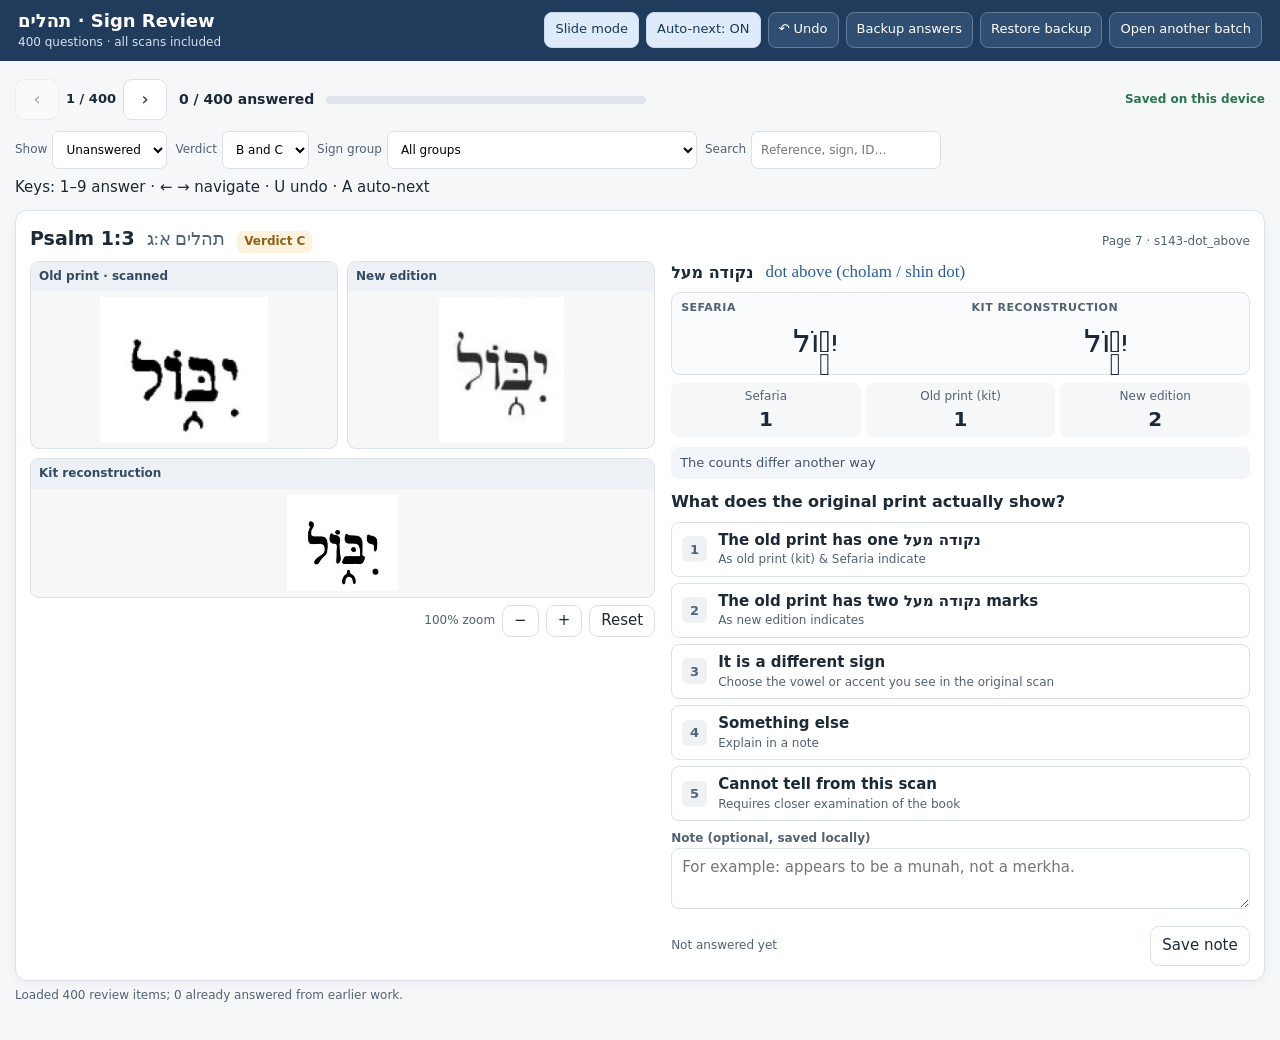
==== index.html @ 810f08c1 "Add files via upload" ====
<!doctype html>
<html lang="en"><head><meta charset="utf-8"><meta name="viewport" content="width=device-width, initial-scale=1, viewport-fit=cover">
<title>Tehillim — Sign Review</title>
<style>
:root {color-scheme:light;--paper:#f6f7f8;--surface:#fff;--ink:#1c2936;--muted:#526272;--line:#dbe1e8;--navy:#213b5c;--blue:#285da2;--pale:#e9f0fb;--good:#2b7552;--goodbg:#e8f5ec;--amber:#90611b;--amberbg:#fcf2de;--shadow:0 3px 12px #10263a0a;--he:'Noto Serif Hebrew','SBL Hebrew','Ezra SIL','David CLM','Times New Roman',serif}
* {box-sizing:border-box} body {margin:0;background:var(--paper);color:var(--ink);font:15px/1.45 system-ui,-apple-system,'Segoe UI',Arial,sans-serif}button,input,select,textarea {font:inherit}button {cursor:pointer}button:disabled{opacity:.4;cursor:not-allowed} button:focus-visible,input:focus-visible,select:focus-visible,textarea:focus-visible{outline:3px solid #84b8ed;outline-offset:2px} [hidden]{display:none!important}
button{min-height:40px;border:1px solid var(--line);border-radius:9px;background:var(--surface);color:var(--ink);padding:6px 11px} button:hover:not(:disabled){border-color:#8caed7;background:#f1f5fa}.primary{background:var(--blue);color:white;border-color:var(--blue)}.primary:hover:not(:disabled){background:#204d89;color:white}.active{background:var(--pale);border-color:#8faed8;color:var(--blue);font-weight:700}
.topline{background:var(--navy);color:#fff;padding:10px 18px;display:flex;justify-content:space-between;gap:8px;align-items:center;flex-wrap:wrap}.topline h1{font-size:18px;font-weight:750;margin:0}.topline .subtitle{font-size:12px;color:#d3e0f2}.topline .tools{display:flex;gap:7px;align-items:center;flex-wrap:wrap}.topline button,.topline a{border:1px solid #617b9c;background:#304e72;color:#fff;border-radius:8px;padding:7px 10px;min-height:36px;text-decoration:none;display:inline-flex;align-items:center;justify-content:center;font-size:13px;cursor:pointer}.topline button[aria-pressed=true]{background:#dfebfa;color:#183954;border-color:#c7d8f1}.topline a:hover,.topline button:hover{background:#46648a;color:white}
.wrap{max-width:1320px;margin:auto;padding:12px 15px 25px}.toolbar{display:flex;gap:8px 12px;align-items:center;flex-wrap:wrap;padding:6px 0 11px}.toolbar .counter{font-size:14px;font-weight:700;white-space:nowrap}.meter{height:8px;background:#dfe4ea;border-radius:99px;min-width:90px;flex:1;max-width:320px;overflow:hidden}.meter span{display:block;width:0;height:100%;background:#358162;transition:width .2s}.saveState{margin-left:auto;color:var(--good);font-size:12px;font-weight:600}.saveState.error{color:#b12727}.toolbar .small{font-size:12px;color:var(--muted)}
.filters{display:flex;flex-wrap:wrap;align-items:center;gap:8px;margin:0 0 12px}.filters label{display:flex;gap:5px;align-items:center;font-size:12px;color:var(--muted)}.filters select,.filters input{height:38px;padding:6px 9px;border:1px solid var(--line);border-radius:7px;background:var(--surface);max-width:250px;min-width:0}.filters select#groupFilter{max-width:310px}.filters #search{width:190px}.navig{display:flex;align-items:center;gap:7px;min-width:0}.navig button{min-width:44px;font-size:18px;min-height:38px}.navig .position{font-size:13px;font-weight:650;font-variant-numeric:tabular-nums;white-space:nowrap}
.review{border:1px solid var(--line);background:var(--surface);border-radius:12px;box-shadow:var(--shadow);padding:14px}.reviewHead{display:flex;gap:6px 12px;flex-wrap:wrap;align-items:baseline;margin-bottom:8px}.reviewHead .ref{font-size:19px;font-weight:740}.reviewHead .hebref{direction:rtl;font:18px var(--he);color:var(--muted)}.badge{display:inline-block;background:var(--pale);color:var(--blue);font-weight:650;padding:2px 7px;border-radius:6px;font-size:12px}.badge.c{background:var(--amberbg);color:var(--amber)}.badge.done{background:var(--goodbg);color:var(--good)}.page{margin-left:auto;color:var(--muted);font-size:12px}
.slidegrid{display:grid;grid-template-columns:minmax(0,1.08fr) minmax(0,1fr);gap:16px}.visuals,.inspector{min-width:0}.gallery{display:grid;grid-template-columns:repeat(2,minmax(0,1fr));gap:9px}.gallery figure{margin:0;min-width:0;border:1px solid var(--line);border-radius:9px;overflow:hidden;background:#f7f7f7}.gallery figure.kitfigure{grid-column:1/-1}.gallery figcaption{background:#edf1f5;padding:6px 8px;font-size:12px;font-weight:650;color:#334b62}.crop{min-height:155px;display:flex;align-items:center;justify-content:center;overflow:auto;padding:6px;max-width:100%;cursor:zoom-in}.crop img{height:calc(145px * var(--zoom,1));max-width:none;object-fit:contain;display:block}.gallery .kitfigure .crop{min-height:105px}.gallery .kitfigure .crop img{height:calc(96px * var(--zoom,1))}.crop.noimage{color:var(--muted);font-size:12px;cursor:default}.zoomRow{display:flex;gap:7px;align-items:center;justify-content:flex-end;margin-top:7px;flex-wrap:wrap}.zoomRow button{min-height:32px;padding:4px 11px}.zoomRow label{font-size:12px;color:var(--muted)}
.wordbox{background:#fafbfd;border:1px solid var(--line);border-radius:9px;display:grid;grid-template-columns:1fr 1fr;gap:4px;margin-bottom:8px}.wordbox>div{padding:7px 9px;min-width:0}.wordbox .label{font-size:11px;color:var(--muted);font-weight:750;text-transform:uppercase;letter-spacing:.045em}.wordbox .word{direction:rtl;font-family:var(--he);font-size:31px;line-height:1.65;text-align:center;overflow-wrap:anywhere}.signline{display:flex;flex-wrap:wrap;align-items:center;gap:7px 12px;margin-bottom:8px}.signline b{font-size:16px}.signline .signhe{font:17px var(--he);color:var(--blue)}.pattern{font-size:13px;color:#455567;background:#f2f5f9;border-radius:8px;padding:7px 9px;margin:8px 0}.counts{display:grid;grid-template-columns:repeat(3,1fr);gap:5px;margin:8px 0 10px}.counts div{text-align:center;background:#f5f7f9;border-radius:7px;padding:5px 2px;color:var(--muted);font-size:12px}.counts b{display:block;font-size:20px;color:var(--ink);line-height:1.3}
.question{font-size:16px;font-weight:800;margin:11px 0 8px}.choices{display:grid;gap:6px}.answer{width:100%;display:grid;grid-template-columns:28px 1fr;align-items:center;gap:8px;min-height:45px;text-align:left;border-radius:8px;padding:7px 10px}.answer .digit{font:700 13px system-ui;background:#eef2f5;color:#52647b;width:25px;height:26px;border-radius:6px;display:grid;place-items:center}.answer .hint{display:block;font-weight:400;color:var(--muted);font-size:12px}.answer[aria-pressed=true]{background:var(--goodbg);border-color:#62a887;color:#1c5d41;font-weight:740}.answer[aria-pressed=true] .digit{background:#c9ecd8;color:#205e42}
.subpicker{border:1px solid #afc4df;border-radius:9px;margin-top:9px;padding:11px;background:#f3f7fc}.subpicker h3{font-size:15px;margin:0 0 8px}.subtabs{display:flex;gap:6px;flex-wrap:wrap;margin-bottom:10px}.subtabs button{font-size:13px;min-height:32px;padding:4px 9px}.subgrid{display:grid;grid-template-columns:repeat(auto-fit,minmax(92px,1fr));gap:6px}.subgrid button{display:flex;flex-direction:column;align-items:center;gap:3px;min-height:95px;justify-content:center;padding:7px 3px}.subgrid .glyph{font:40px/1.3 var(--he);height:49px}.subgrid .he{font:14px var(--he)}.subgrid .keyno{font-size:11px;color:var(--muted)}
.notehead{display:flex;gap:8px;align-items:center;justify-content:space-between;margin-top:9px}.notehead label{font-size:12px;font-weight:700;color:var(--muted)}.notehead .smallbtn{min-height:29px;font-size:12px;padding:4px 8px}.notes{width:100%;min-height:56px;border-radius:8px;border:1px solid var(--line);padding:8px 10px;resize:vertical;color:var(--ink);background:#fff}.footactions{display:flex;gap:8px;align-items:center;justify-content:space-between;flex-wrap:wrap;margin-top:10px}.footactions .meta{font-size:12px;color:var(--muted)}.footactions button{min-width:100px}.empty{padding:30px;color:var(--muted);text-align:center;border:1px dashed var(--line);border-radius:10px;background:var(--surface)}
.listView{display:grid;grid-template-columns:repeat(auto-fit,minmax(280px,1fr));gap:10px}.listItem{text-align:left;background:#fff;border:1px solid var(--line);border-radius:10px;padding:11px;display:grid;gap:5px}.listItem[aria-current=true]{border-color:#2f69a5;background:#f2f7ff}.listItem .top{display:flex;justify-content:space-between;gap:8px}.listItem .ref{font-weight:750}.listItem .word{font:25px/1.4 var(--he);direction:rtl}.listItem .meta{font-size:12px;color:var(--muted)}
dialog{border:0;border-radius:12px;max-width:96vw;width:min(1000px,96vw);padding:0;box-shadow:0 20px 95px #07112070}dialog::backdrop{background:#061629b8}dialog header{display:flex;align-items:center;justify-content:space-between;padding:8px 12px;background:#f0f3f8;gap:8px}dialog header button{min-height:32px}dialog .dcontent{max-height:78vh;overflow:auto;background:#fff;text-align:center;padding:13px}dialog .dcontent img{height:auto;max-width:none;width:auto;min-height:180px;max-height:none;transform-origin:top left}dialog .modalcontrols{display:flex;align-items:center;gap:8px;justify-content:center;margin:8px}
#statusMsg{font-size:12px;color:var(--muted)}
@media(max-width:870px){.slidegrid{grid-template-columns:minmax(0,1fr)}.gallery{grid-template-columns:repeat(3,minmax(0,1fr))}.gallery figure.kitfigure{grid-column:auto}.gallery .kitfigure .crop{min-height:155px}.gallery .kitfigure .crop img{height:calc(145px * var(--zoom,1))}.crop{min-height:140px}.slidegrid .visuals{order:0}.slidegrid .inspector{order:1}}
@media(max-width:580px){.wrap{padding:7px 8px 18px}.topline{padding:8px 10px}.topline .subtitle{display:none}.topline h1{font-size:16px}.topline .tools{gap:5px}.topline button,.topline a{padding:5px 8px;font-size:12px}.toolbar{gap:6px}.toolbar .meter{flex-basis:80px}.toolbar .saveState{width:100%;margin-left:0}.filters{gap:5px}.filters label{flex:1 1 42%;display:grid;gap:3px}.filters select,.filters input,.filters select#groupFilter{max-width:none;width:100%}.review{padding:9px}.reviewHead .ref{font-size:16px}.reviewHead .hebref{font-size:16px}.page{margin-left:0}.gallery{display:grid;grid-template-columns:repeat(3,minmax(0,1fr));gap:5px;overflow:visible;padding:0 0 4px}.gallery figure,.gallery figure.kitfigure{min-width:0}.gallery .crop,.gallery .kitfigure .crop{min-height:106px;max-height:125px}.gallery .crop img,.gallery .kitfigure .crop img{height:calc(102px * var(--zoom,1))}.gallery figcaption{padding:5px 6px;font-size:11px}.wordbox .word{font-size:25px}.subgrid{grid-template-columns:repeat(3,minmax(0,1fr))}.navig{margin-right:auto}.slidegrid{gap:6px}.zoomRow{margin:3px 0 6px}.notehead{margin-top:6px}}
@media(prefers-reduced-motion:reduce){.meter span{transition:none}}

.notice{background:#fff8e8;border:1px solid #e2d4b0;border-radius:9px;padding:8px 10px;font-size:12px;color:#5c481d;margin:0 0 10px;line-height:1.45} .topline .tools button{white-space:nowrap}
@media(max-width:580px){.notice{font-size:12px;padding:6px 8px}.topline .tools{justify-content:space-between;width:100%}.topline .tools button{min-height:36px}}

body{padding-left:env(safe-area-inset-left);padding-right:env(safe-area-inset-right);padding-bottom:env(safe-area-inset-bottom)}
.topline{padding-top:calc(8px + env(safe-area-inset-top))}
.saveState.pending{color:var(--amber)}
.crop img{flex:none;margin:auto}
.crop{justify-content:flex-start;align-items:flex-start}
dialog .dcontent{text-align:left;max-height:69dvh}
@media(pointer:coarse){
 .topline button,.navig button,.zoomRow button,.subtabs button,dialog button{min-height:44px}
 .filters select,.filters input,.notes{font-size:16px}
 .filters .small{display:none}
}
@media(orientation:landscape) and (max-height:530px) and (max-width:1000px){
 .slidegrid{grid-template-columns:minmax(0,1fr) minmax(0,1fr);gap:10px;align-items:start}
 .slidegrid .visuals{position:sticky;top:4px}
 .gallery{grid-template-columns:repeat(2,minmax(0,1fr))}
 .gallery figure.kitfigure{grid-column:1/-1}
 .gallery .crop,.gallery .kitfigure .crop{min-height:72px;max-height:94px}
 .gallery .crop img,.gallery .kitfigure .crop img{height:calc(78px * var(--zoom,1))}
 .review{padding:9px}
 .topline .subtitle{display:none}
}
</style></head>
<body>
<header class="topline"><div><h1>תהלים · Sign Review</h1><div class="subtitle">400 questions · all scans included</div></div>
<div class="tools"><button id="modeBtn" type="button" aria-pressed="true">Slide mode</button><button id="autoBtn" type="button" aria-pressed="true">Auto-next: ON</button><button id="undoBtn" type="button" title="Undo the last answer (U)">↶ Undo</button><button id="exportBtn" type="button" title="Download ALL saved decisions across batches">Backup answers</button><input type="file" id="importFile" accept="application/json,.json" style="display:none"><button type="button" id="importBtn" title="Import decisions from another session">Restore backup</button><input type="file" id="batchFile" accept="application/json,.json" style="display:none"><button type="button" id="batchBtn" title="Open another review JSON for this session (answers remain saved)">Open another batch</button></div></header>
<div class="wrap"><div class="toolbar"><div class="navig"><button id="prev" type="button" title="Previous (←)">‹</button><span class="position" id="position">…</span><button id="next" type="button" title="Next (→)">›</button></div><div class="counter" id="counter">Loading…</div><div class="meter" aria-label="Reviewed progress"><span id="meterFill"></span></div><span class="saveState" id="saveState" role="status">Opening local answer storage…</span></div>
<div class="filters"><label>Show<select id="statusFilter"><option value="all">All items</option><option value="open" selected>Unanswered</option><option value="answered">Answered</option></select></label><label>Verdict<select id="verdictFilter"><option value="all">B and C</option><option value="B">B only</option><option value="C">C only</option></select></label><label>Sign group<select id="groupFilter"><option value="all">All groups</option></select></label><label>Search<input id="search" placeholder="Reference, sign, ID…"></label><span class="small">Keys: 1–9 answer · ← → navigate · U undo · A auto-next</span></div>
<main><section id="slideView" aria-label="Single review item"></section><section id="listView" class="listView" hidden aria-label="All review items"></section></main>
<div class="toolbar"><span id="statusMsg" role="status"></span></div></div>
<dialog id="imgModal"><header><b id="modalTitle">Scan</b><button type="button" id="modalClose">Close ✕</button></header><div class="modalcontrols"><button type="button" id="modalMinus">−</button><span id="modalZoomLabel">100%</span><button type="button" id="modalPlus">+</button></div><div class="dcontent" id="modalBody"><img id="modalImage" alt="Enlarged scan"></div></dialog>
<script type="application/json" id="embeddedItems">[{"id":"s143-dot_above","group":"Dot above (cholam, shin/sin dot)","pattern":"The counts differ another way","verdict":"C","kind":"dot above (cholam / shin dot)","he":"נקודה מעל","heref":"תהלים א:ג","ps":1,"v":3,"page":7,"sef":"יִבּ֑וֹל","kit":"יִבּ֑וֹל","T":1,"P":1,"N":2,"scan":"[data-uri]","reb":"[data-uri]","ned":"[data-uri]"},{"id":"s165-dot_above","group":"Dot above (cholam, shin/sin dot)","pattern":"The counts differ another way","verdict":"C","kind":"dot above (cholam / shin dot)","he":"נקודה מעל","heref":"תהלים א:ד","ps":1,"v":4,"page":7,"sef":"לֹא","kit":"לֹ֮א","T":1,"P":1,"N":0,"scan":"[data-uri]","reb":"[data-uri]","ned":"[data-uri]"},{"id":"s355-dot_above","group":"Dot above (cholam, shin/sin dot)","pattern":"The counts differ another way","verdict":"C","kind":"dot above (cholam / shin dot)","he":"נקודה מעל","heref":"תהלים ב:ג","ps":2,"v":3,"page":8,"sef":"אֶת","kit":"אֶת","T":0,"P":0,"N":1,"scan":"[data-uri]","reb":"[data-uri]","ned":"[data-uri]"},{"id":"s399-geresh_muqdam","group":"Other accents (revia, dehi, ole, etnahta, mahapakh, zinor, ...)","pattern":"The counts differ another way","verdict":"C","kind":"geresh muqdam","he":"גרש מוקדם","heref":"תהלים ב:ד","ps":2,"v":4,"page":8,"sef":"אֲ֝דֹנָ֗י","kit":"אֲ֝דנָ֗י","T":1,"P":1,"N":0,"scan":"[data-uri]","reb":"[data-uri]","ned":"[data-uri]"},{"id":"s403-dot_above","group":"Dot above (cholam, shin/sin dot)","pattern":"The counts differ another way","verdict":"C","kind":"dot above (cholam / shin dot)","he":"נקודה מעל","heref":"תהלים ב:ד","ps":2,"v":4,"page":8,"sef":"יִלְעַג","kit":"יִלְעַג","T":0,"P":0,"N":1,"scan":"[data-uri]","reb":"[data-uri]","ned":"[data-uri]"},{"id":"s408-dot_above","group":"Dot above (cholam, shin/sin dot)","pattern":"The counts differ another way","verdict":"C","kind":"dot above (cholam / shin dot)","he":"נקודה מעל","heref":"תהלים ב:ד","ps":2,"v":4,"page":8,"sef":"לָֽמוֹ","kit":"לָֽמוֹ","T":1,"P":1,"N":2,"scan":"[data-uri]","reb":"[data-uri]","ned":"[data-uri]"},{"id":"s419-munah","group":"Merkha / munah","pattern":"The counts differ another way","verdict":"C","kind":"munah","he":"מונח","heref":"תהלים ב:ה","ps":2,"v":5,"page":8,"sef":"אֵלֵ֣ימוֹ","kit":"אֵלֵ֣ימוֹ","T":1,"P":1,"N":0,"scan":"[data-uri]","reb":"[data-uri]","ned":"[data-uri]"},{"id":"s459-revia","group":"Other accents (revia, dehi, ole, etnahta, mahapakh, zinor, ...)","pattern":"The counts differ another way","verdict":"C","kind":"revia","he":"רביע","heref":"תהלים ב:ו","ps":2,"v":6,"page":8,"sef":"צִ֝יּ֗וֹן","kit":"צִ֝יּ֗וֹן","T":1,"P":1,"N":0,"scan":"[data-uri]","reb":"[data-uri]","ned":"[data-uri]"},{"id":"s839-dot_below","group":"Vowel dots below (hiriq, sheva, tsere, segol, kubuts)","pattern":"The kit drew it; Sefaria and the new edition do not","verdict":"B","kind":"dot below","he":"נקודות מתחת","heref":"תהלים ג:ה","ps":3,"v":5,"page":9,"sef":"סֶֽלָה","kit":"סֶֽלָהִ","T":3,"P":4,"N":3,"scan":"[data-uri]","reb":"[data-uri]","ned":"[data-uri]"},{"id":"s990-revia","group":"Other accents (revia, dehi, ole, etnahta, mahapakh, zinor, ...)","pattern":"The counts differ another way","verdict":"C","kind":"revia","he":"רביע","heref":"תהלים ד:א","ps":4,"v":1,"page":9,"sef":"לַמְנַצֵּ֥חַ","kit":"לַֽמְֿנַצֵּ֥חַ","T":0,"P":0,"N":1,"scan":"[data-uri]","reb":"[data-uri]","ned":"[data-uri]"},{"id":"s1569-dot_above","group":"Dot above (cholam, shin/sin dot)","pattern":"Sefaria and the new edition have it; the kit drew none","verdict":"B","kind":"dot above (cholam / shin dot)","he":"נקודה מעל","heref":"תהלים ה:ח","ps":5,"v":8,"page":10,"sef":"אֶשְׁתַּחֲוֶ֥ה","kit":"אֶשְתַּֽחֲוֶ֖ה","T":1,"P":0,"N":1,"scan":"[data-uri]","reb":"[data-uri]","ned":"[data-uri]"},{"id":"s1583-dot_above","group":"Dot above (cholam, shin/sin dot)","pattern":"Sefaria and the new edition have it; the kit drew none","verdict":"B","kind":"dot above (cholam / shin dot)","he":"נקודה מעל","heref":"תהלים ה:ח","ps":5,"v":8,"page":10,"sef":"קָ֝דְשְׁךָ֗","kit":"קָ֝דְשְךָ֗","T":1,"P":0,"N":1,"scan":"[data-uri]","reb":"[data-uri]","ned":"[data-uri]"},{"id":"s1821-revia","group":"Other accents (revia, dehi, ole, etnahta, mahapakh, zinor, ...)","pattern":"The counts differ another way","verdict":"C","kind":"revia","he":"רביע","heref":"תהלים ו:א","ps":6,"v":1,"page":11,"sef":"לַמְנַצֵּ֣חַ","kit":"לַֽמְֿנַצֵּ֣ח","T":0,"P":0,"N":1,"scan":"[data-uri]","reb":"[data-uri]","ned":"[data-uri]"},{"id":"s1821-patah","group":"Kamatz / patah","pattern":"Sefaria and the new edition have more than the kit drew","verdict":"B","kind":"patah","he":"פתח","heref":"תהלים ו:א","ps":6,"v":1,"page":11,"sef":"לַמְנַצֵּ֣חַ","kit":"לַֽמְֿנַצֵּ֣ח","T":3,"P":2,"N":3,"scan":"[data-uri]","reb":"[data-uri]","ned":"[data-uri]"},{"id":"s1897-yerah_ben_yomo","group":"Other accents (revia, dehi, ole, etnahta, mahapakh, zinor, ...)","pattern":"The counts differ another way","verdict":"C","kind":"yerah ben yomo","he":"ירח בן יומו","heref":"תהלים ו:ג","ps":6,"v":3,"page":11,"sef":"כִּ֤י","kit":"כִּ֤י","T":0,"P":0,"N":1,"scan":"[data-uri]","reb":"[data-uri]","ned":"[data-uri]"},{"id":"s1945-dot_above","group":"Dot above (cholam, shin/sin dot)","pattern":"The counts differ another way","verdict":"C","kind":"dot above (cholam / shin dot)","he":"נקודה מעל","heref":"תהלים ו:ד","ps":6,"v":4,"page":11,"sef":"יְ֝הוָ֗ה","kit":"יְ֝הוָ֗ה","T":0,"P":0,"N":1,"scan":"[data-uri]","reb":"[data-uri]","ned":"[data-uri]"},{"id":"s2339-dot_inside","group":"Dagesh","pattern":"The kit drew it; Sefaria and the new edition do not","verdict":"B","kind":"dot inside (dagesh)","he":"דגש","heref":"תהלים ז:ה","ps":7,"v":5,"page":12,"sef":"שֽׁוֹלְמִ֥י","kit":"שּׁ֥וֹלְמִי","T":0,"P":1,"N":0,"scan":"[data-uri]","reb":"[data-uri]","ned":"[data-uri]"},{"id":"s2467-qamats","group":"Kamatz / patah","pattern":"The counts differ another way","verdict":"C","kind":"qamats","he":"קמץ","heref":"תהלים ז:ח","ps":7,"v":8,"page":12,"sef":"תְּסוֹבְבֶ֑ךָּ","kit":"תְּסֽוֹבְבֶ֑ךָּ","T":0,"P":0,"N":1,"scan":"[data-uri]","reb":"[data-uri]","ned":"[data-uri]"},{"id":"s2580-dot_above","group":"Dot above (cholam, shin/sin dot)","pattern":"The counts differ another way","verdict":"C","kind":"dot above (cholam / shin dot)","he":"נקודה מעל","heref":"תהלים ז:יא","ps":7,"v":11,"page":12,"sef":"עַל","kit":"עַל","T":0,"P":0,"N":1,"scan":"[data-uri]","reb":"[data-uri]","ned":"[data-uri]"},{"id":"s2770-dot_below","group":"Vowel dots below (hiriq, sheva, tsere, segol, kubuts)","pattern":"The kit drew it; Sefaria and the new edition do not","verdict":"B","kind":"dot below","he":"נקודות מתחת","heref":"תהלים ז:יז","ps":7,"v":17,"page":12,"sef":"קָ֝דְקֳד֗וֹ","kit":"קִָ֝דְקֳד֗וֹ","T":4,"P":6,"N":4,"scan":"[data-uri]","reb":"[data-uri]","ned":"[data-uri]"},{"id":"s3505-dot_inside","group":"Dagesh","pattern":"The counts differ another way","verdict":"C","kind":"dot inside (dagesh)","he":"דגש","heref":"תהלים ט:יא","ps":9,"v":11,"page":14,"sef":"דֹּרְשֶׁ֣יךָ","kit":"דֹּֽרְשֶׁ֣יךָ","T":1,"P":1,"N":0,"scan":"[data-uri]","reb":"[data-uri]","ned":"[data-uri]"},{"id":"s3680-dot_above","group":"Dot above (cholam, shin/sin dot)","pattern":"Sefaria and the new edition have it; the kit drew none","verdict":"B","kind":"dot above (cholam / shin dot)","he":"נקודה מעל","heref":"תהלים ט:טז","ps":9,"v":16,"page":14,"sef":"בְּשַׁ֣חַת","kit":"בְּשַ֣חַת","T":1,"P":0,"N":1,"scan":"[data-uri]","reb":"[data-uri]","ned":"[data-uri]"},{"id":"s4229-dot_below","group":"Vowel dots below (hiriq, sheva, tsere, segol, kubuts)","pattern":"The kit drew it; Sefaria and the new edition do not","verdict":"B","kind":"dot below","he":"נקודות מתחת","heref":"תהלים י:ט","ps":10,"v":9,"page":15,"sef":"יַחְטֹ֥ף","kit":"יַֽ֮חְֲטֹ֥ף","T":2,"P":4,"N":2,"scan":"[data-uri]","reb":"[data-uri]","ned":"[data-uri]"},{"id":"s4248-munah","group":"Merkha / munah","pattern":"The kit drew it; Sefaria and the new edition do not","verdict":"B","kind":"munah","he":"מונח","heref":"תהלים י:י","ps":10,"v":10,"page":15,"sef":"יִדְכֶּ֥ה","kit":"יִדְכֶּ֣ה","T":0,"P":1,"N":0,"scan":"[data-uri]","reb":"[data-uri]","ned":"[data-uri]"},{"id":"s4413-dot_below","group":"Vowel dots below (hiriq, sheva, tsere, segol, kubuts)","pattern":"The counts differ another way","verdict":"C","kind":"dot below","he":"נקודות מתחת","heref":"תהלים י:יד","ps":10,"v":14,"page":16,"sef":"חֵלֶ֑כָה","kit":"חֵלֶ֑כָה","T":5,"P":5,"N":4,"scan":"[data-uri]","reb":"[data-uri]","ned":"[data-uri]"},{"id":"s5893-dot_above","group":"Dot above (cholam, shin/sin dot)","pattern":"The counts differ another way","verdict":"C","kind":"dot above (cholam / shin dot)","he":"נקודה מעל","heref":"תהלים טו:ד","ps":15,"v":4,"page":19,"sef":"וְלֹ֣א","kit":"וְלֹ֣א","T":1,"P":1,"N":2,"scan":"[data-uri]","reb":"[data-uri]","ned":"[data-uri]"},{"id":"s5906-dot_above","group":"Dot above (cholam, shin/sin dot)","pattern":"Sefaria and the new edition have it; the kit drew none","verdict":"B","kind":"dot above (cholam / shin dot)","he":"נקודה מעל","heref":"תהלים טו:ה","ps":15,"v":5,"page":19,"sef":"לֹא","kit":"לֽא","T":1,"P":0,"N":1,"scan":"[data-uri]","reb":"[data-uri]","ned":"[data-uri]"},{"id":"s5944-dot_above","group":"Dot above (cholam, shin/sin dot)","pattern":"The counts differ another way","verdict":"C","kind":"dot above (cholam / shin dot)","he":"נקודה מעל","heref":"תהלים טו:ה","ps":15,"v":5,"page":19,"sef":"לְעוֹלָֽם","kit":"לְעוֹלָֽם","T":1,"P":1,"N":2,"scan":"[data-uri]","reb":"[data-uri]","ned":"[data-uri]"},{"id":"s6309-dot_below","group":"Vowel dots below (hiriq, sheva, tsere, segol, kubuts)","pattern":"Sefaria and the new edition have more than the kit drew","verdict":"B","kind":"dot below","he":"נקודות מתחת","heref":"תהלים טז:י","ps":16,"v":10,"page":20,"sef":"לִרְא֥וֹת","kit":"לִרְא֥וֹת","T":3,"P":2,"N":3,"scan":"[data-uri]","reb":"[data-uri]","ned":"[data-uri]"},{"id":"s6444-dot_inside","group":"Dagesh","pattern":"The counts differ another way","verdict":"C","kind":"dot inside (dagesh)","he":"דגש","heref":"תהלים יז:ב","ps":17,"v":2,"page":20,"sef":"מֵּישָׁרִֽים","kit":"מֵּֽישָׁרִֽים","T":1,"P":1,"N":0,"scan":"[data-uri]","reb":"[data-uri]","ned":"[data-uri]"},{"id":"s6682-merkha","group":"Merkha / munah","pattern":"The kit drew it; Sefaria and the new edition do not","verdict":"B","kind":"merkha","he":"מרכא","heref":"תהלים יז:ט","ps":17,"v":9,"page":21,"sef":"ז֣וּ","kit":"ז֥וּ","T":0,"P":1,"N":0,"scan":"[data-uri]","reb":"[data-uri]","ned":"[data-uri]"},{"id":"s6864-merkha","group":"Merkha / munah","pattern":"The kit drew it; Sefaria and the new edition do not","verdict":"B","kind":"merkha","he":"מרכא","heref":"תהלים יז:יד","ps":17,"v":14,"page":21,"sef":"מִֽמְתִ֬ים","kit":"מִֽמְֿתִ֥֬ים","T":0,"P":1,"N":0,"scan":"[data-uri]","reb":"[data-uri]","ned":"[data-uri]"},{"id":"s7014-merkha","group":"Merkha / munah","pattern":"The kit drew it; Sefaria and the new edition do not","verdict":"B","kind":"merkha","he":"מרכא","heref":"תהלים יח:א","ps":18,"v":1,"page":21,"sef":"יְהוָ֘ה","kit":"יְהוָֹ֘ה֥","T":0,"P":1,"N":0,"scan":"[data-uri]","reb":"[data-uri]","ned":"[data-uri]"},{"id":"s7079-dot_inside","group":"Dagesh","pattern":"The counts differ another way","verdict":"C","kind":"dot inside (dagesh)","he":"דגש","heref":"תהלים יח:ג","ps":18,"v":3,"page":21,"sef":"וּמְפַ֫לְּטִ֥י","kit":"וּמְפַ֫לְּטִ֥י","T":2,"P":2,"N":1,"scan":"[data-uri]","reb":"[data-uri]","ned":"[data-uri]"},{"id":"s7461-dot_above","group":"Dot above (cholam, shin/sin dot)","pattern":"Sefaria and the new edition have it; the kit drew none","verdict":"B","kind":"dot above (cholam / shin dot)","he":"נקודה מעל","heref":"תהלים יח:יג","ps":18,"v":13,"page":22,"sef":"מִנֹּ֗גַהּ","kit":"מִנּ֗גַהּ","T":1,"P":0,"N":1,"scan":"[data-uri]","reb":"[data-uri]","ned":"[data-uri]"},{"id":"s7905-meteg","group":"Meteg","pattern":"The kit drew it; Sefaria and the new edition do not","verdict":"B","kind":"meteg","he":"מתג","heref":"תהלים יח:כו","ps":18,"v":26,"page":23,"sef":"תִּתְחַסָּ֑ד","kit":"תִּֽתְחַסָּ֑ד","T":0,"P":1,"N":0,"scan":"[data-uri]","reb":"[data-uri]","ned":"[data-uri]"},{"id":"s8055-dot_inside","group":"Dagesh","pattern":"Sefaria and the new edition have more than the kit drew","verdict":"B","kind":"dot inside (dagesh)","he":"דגש","heref":"תהלים יח:לא","ps":18,"v":31,"page":23,"sef":"דַּ֫רְכּ֥וֹ","kit":"דַ֫רְכּ֥וֹ","T":2,"P":1,"N":2,"scan":"[data-uri]","reb":"[data-uri]","ned":"[data-uri]"},{"id":"s8088-dot_above","group":"Dot above (cholam, shin/sin dot)","pattern":"Sefaria and the new edition have it; the kit drew none","verdict":"B","kind":"dot above (cholam / shin dot)","he":"נקודה מעל","heref":"תהלים יח:לא","ps":18,"v":31,"page":23,"sef":"בּֽוֹ","kit":"בּֽו","T":1,"P":0,"N":1,"scan":"[data-uri]","reb":"[data-uri]","ned":"[data-uri]"},{"id":"s8252-qamats","group":"Kamatz / patah","pattern":"The counts differ another way","verdict":"C","kind":"qamats","he":"קמץ","heref":"תהלים יח:לו","ps":18,"v":36,"page":23,"sef":"וְֽעַנְוַתְךָ֥","kit":"וְֽעַנְִוִַֽתְךָ֥","T":0,"P":0,"N":1,"scan":"[data-uri]","reb":"[data-uri]","ned":"[data-uri]"},{"id":"s8547-dot_below","group":"Vowel dots below (hiriq, sheva, tsere, segol, kubuts)","pattern":"The kit drew it; Sefaria and the new edition do not","verdict":"B","kind":"dot below","he":"נקודות מתחת","heref":"תהלים יח:מה","ps":18,"v":45,"page":24,"sef":"בְּנֵֽי","kit":"בְּנִֵֽי","T":4,"P":5,"N":4,"scan":"[data-uri]","reb":"[data-uri]","ned":"[data-uri]"},{"id":"s8659-dot_above","group":"Dot above (cholam, shin/sin dot)","pattern":"The counts differ another way","verdict":"C","kind":"dot above (cholam / shin dot)","he":"נקודה מעל","heref":"תהלים יח:מט","ps":18,"v":49,"page":24,"sef":"מְפַלְּטִ֗י","kit":"מְֽפַלְּטִ֗י","T":0,"P":0,"N":1,"scan":"[data-uri]","reb":"[data-uri]","ned":"[data-uri]"},{"id":"s8719-dot_above","group":"Dot above (cholam, shin/sin dot)","pattern":"The counts differ another way","verdict":"C","kind":"dot above (cholam / shin dot)","he":"נקודה מעל","heref":"תהלים יח:נ","ps":18,"v":50,"page":24,"sef":"וּלְשִׁמְךָ֥","kit":"וּלְשִׁמְךָ֣","T":1,"P":1,"N":2,"scan":"[data-uri]","reb":"[data-uri]","ned":"[data-uri]"},{"id":"s8868-meteg","group":"Meteg","pattern":"The counts differ another way","verdict":"C","kind":"meteg","he":"מתג","heref":"תהלים יט:ד","ps":19,"v":4,"page":24,"sef":"אֵֽין","kit":"אִֵֽין","T":1,"P":1,"N":0,"scan":"[data-uri]","reb":"[data-uri]","ned":"[data-uri]"},{"id":"s8932-iluy","group":"Other accents (revia, dehi, ole, etnahta, mahapakh, zinor, ...)","pattern":"The kit drew it; Sefaria and the new edition do not","verdict":"B","kind":"iluy","he":"עילוי","heref":"תהלים יט:ה","ps":19,"v":5,"page":25,"sef":"אֹ֥הֶל","kit":"אֹ֬הֶל","T":0,"P":1,"N":0,"scan":"[data-uri]","reb":"[data-uri]","ned":"[data-uri]"},{"id":"s9162-dot_inside","group":"Dagesh","pattern":"The counts differ another way","verdict":"C","kind":"dot inside (dagesh)","he":"דגש","heref":"תהלים יט:יא","ps":19,"v":11,"page":25,"sef":"מִ֭זָּהָב","kit":"מִ֭זָּהָב","T":1,"P":1,"N":0,"scan":"[data-uri]","reb":"[data-uri]","ned":"[data-uri]"},{"id":"s9264-meteg","group":"Meteg","pattern":"Sefaria and the new edition have it; the kit drew none","verdict":"B","kind":"meteg","he":"מתג","heref":"תהלים יט:יד","ps":19,"v":14,"page":25,"sef":"אַֽל","kit":"אַל","T":1,"P":0,"N":1,"scan":"[data-uri]","reb":"[data-uri]","ned":"[data-uri]"},{"id":"s9342-revia","group":"Other accents (revia, dehi, ole, etnahta, mahapakh, zinor, ...)","pattern":"The counts differ another way","verdict":"C","kind":"revia","he":"רביע","heref":"תהלים כ:א","ps":20,"v":1,"page":25,"sef":"לַמְנַצֵּ֗חַ","kit":"לַֽ֝מְֿנַצֵּ֗חַ","T":1,"P":1,"N":2,"scan":"[data-uri]","reb":"[data-uri]","ned":"[data-uri]"},{"id":"s9410-qamats","group":"Kamatz / patah","pattern":"The counts differ another way","verdict":"C","kind":"qamats","he":"קמץ","heref":"תהלים כ:ג","ps":20,"v":3,"page":26,"sef":"יִסְעָדֶֽךָּ","kit":"יִסְעָדֶֽךָּ","T":1,"P":1,"N":2,"scan":"[data-uri]","reb":"[data-uri]","ned":"[data-uri]"},{"id":"s9649-munah","group":"Merkha / munah","pattern":"The kit drew it; Sefaria and the new edition do not","verdict":"B","kind":"munah","he":"מונח","heref":"תהלים כ:י","ps":20,"v":10,"page":26,"sef":"יְהוָ֥ה","kit":"יְהוָֹ֣ה","T":0,"P":1,"N":0,"scan":"[data-uri]","reb":"[data-uri]","ned":"[data-uri]"},{"id":"s9680-revia","group":"Other accents (revia, dehi, ole, etnahta, mahapakh, zinor, ...)","pattern":"The counts differ another way","verdict":"C","kind":"revia","he":"רביע","heref":"תהלים כא:א","ps":21,"v":1,"page":26,"sef":"לַמְנַצֵּ֗חַ","kit":"לַֽ֝מְֿנַצֵּ֗חַ","T":1,"P":1,"N":2,"scan":"[data-uri]","reb":"[data-uri]","ned":"[data-uri]"},{"id":"s9787-dot_above","group":"Dot above (cholam, shin/sin dot)","pattern":"The counts differ another way","verdict":"C","kind":"dot above (cholam / shin dot)","he":"נקודה מעל","heref":"תהלים כא:ד","ps":21,"v":4,"page":26,"sef":"לְ֝רֹאשׁ֗וֹ","kit":"לְ֝רֹאשׁ֗וֹ","T":3,"P":3,"N":4,"scan":"[data-uri]","reb":"[data-uri]","ned":"[data-uri]"},{"id":"s10091-revia","group":"Other accents (revia, dehi, ole, etnahta, mahapakh, zinor, ...)","pattern":"The counts differ another way","verdict":"C","kind":"revia","he":"רביע","heref":"תהלים כא:יג","ps":21,"v":13,"page":27,"sef":"תְּכוֹנֵ֥ן","kit":"תְ֝כוֹנֵן","T":0,"P":0,"N":1,"scan":"[data-uri]","reb":"[data-uri]","ned":"[data-uri]"},{"id":"s10138-revia","group":"Other accents (revia, dehi, ole, etnahta, mahapakh, zinor, ...)","pattern":"The counts differ another way","verdict":"C","kind":"revia","he":"רביע","heref":"תהלים כב:א","ps":22,"v":1,"page":27,"sef":"לַ֭מְנַצֵּחַ","kit":"לַֽ֭מְֿנִַצֵּחַ","T":0,"P":0,"N":1,"scan":"[data-uri]","reb":"[data-uri]","ned":"[data-uri]"},{"id":"s10214-dot_above","group":"Dot above (cholam, shin/sin dot)","pattern":"The counts differ another way","verdict":"C","kind":"dot above (cholam / shin dot)","he":"נקודה מעל","heref":"תהלים כב:ג","ps":22,"v":3,"page":27,"sef":"וְלֹ֣א","kit":"וְלֹ֣א","T":1,"P":1,"N":2,"scan":"[data-uri]","reb":"[data-uri]","ned":"[data-uri]"},{"id":"s10466-merkha","group":"Merkha / munah","pattern":"The kit drew it; Sefaria and the new edition do not","verdict":"B","kind":"merkha","he":"מרכא","heref":"תהלים כב:יא","ps":22,"v":11,"page":28,"sef":"אֵ֣לִי","kit":"אֵ֮לִי֥","T":0,"P":1,"N":0,"scan":"[data-uri]","reb":"[data-uri]","ned":"[data-uri]"},{"id":"s10575-meteg","group":"Meteg","pattern":"The counts differ another way","verdict":"C","kind":"meteg","he":"מתג","heref":"תהלים כב:טו","ps":22,"v":15,"page":28,"sef":"וְהִתְפָּֽרְד֗וּ","kit":"וְהִתְפָּֽרְד֗וּ","T":1,"P":1,"N":2,"scan":"[data-uri]","reb":"[data-uri]","ned":"[data-uri]"},{"id":"s10642-dot_below","group":"Vowel dots below (hiriq, sheva, tsere, segol, kubuts)","pattern":"Sefaria and the new edition have more than the kit drew","verdict":"B","kind":"dot below","he":"נקודות מתחת","heref":"תהלים כב:טז","ps":22,"v":16,"page":28,"sef":"וְֽלַעֲפַר","kit":"וֽלַֽעֲפַר","T":4,"P":2,"N":4,"scan":"[data-uri]","reb":"[data-uri]","ned":"[data-uri]"},{"id":"s10642-meteg","group":"Meteg","pattern":"The kit drew it; Sefaria and the new edition do not","verdict":"B","kind":"meteg","he":"מתג","heref":"תהלים כב:טז","ps":22,"v":16,"page":28,"sef":"וְֽלַעֲפַר","kit":"וֽלַֽעֲפַר","T":1,"P":2,"N":1,"scan":"[data-uri]","reb":"[data-uri]","ned":"[data-uri]"},{"id":"s10724-dot_below","group":"Vowel dots below (hiriq, sheva, tsere, segol, kubuts)","pattern":"Sefaria and the new edition have more than the kit drew","verdict":"B","kind":"dot below","he":"נקודות מתחת","heref":"תהלים כב:יח","ps":22,"v":18,"page":28,"sef":"יִרְאוּ","kit":"יִרְאוּ","T":3,"P":2,"N":3,"scan":"[data-uri]","reb":"[data-uri]","ned":"[data-uri]"},{"id":"s10881-qamats","group":"Kamatz / patah","pattern":"The counts differ another way","verdict":"C","kind":"qamats","he":"קמץ","heref":"תהלים כב:כג","ps":22,"v":23,"page":28,"sef":"אֲהַלְלֶֽךָּ","kit":"אֲהַלְלֶֽךָּ","T":0,"P":0,"N":1,"scan":"[data-uri]","reb":"[data-uri]","ned":"[data-uri]"},{"id":"s11764-dot_above","group":"Dot above (cholam, shin/sin dot)","pattern":"The counts differ another way","verdict":"C","kind":"dot above (cholam / shin dot)","he":"נקודה מעל","heref":"תהלים כד:ח","ps":24,"v":8,"page":30,"sef":"מֶ֤לֶךְ","kit":"מֶלֶ֪ךְ","T":0,"P":0,"N":1,"scan":"[data-uri]","reb":"[data-uri]","ned":"[data-uri]"},{"id":"s13065-revia","group":"Other accents (revia, dehi, ole, etnahta, mahapakh, zinor, ...)","pattern":"The counts differ another way","verdict":"C","kind":"revia","he":"רביע","heref":"תהלים כז:ב","ps":27,"v":2,"page":33,"sef":"הֵ֖מָּה","kit":"הֵ֝מָּה","T":0,"P":0,"N":1,"scan":"[data-uri]","reb":"[data-uri]","ned":"[data-uri]"},{"id":"s13418-dot_below","group":"Vowel dots below (hiriq, sheva, tsere, segol, kubuts)","pattern":"The kit drew it; Sefaria and the new edition do not","verdict":"B","kind":"dot below","he":"נקודות מתחת","heref":"תהלים כז:ט","ps":27,"v":9,"page":33,"sef":"תִּטְּשֵׁ֥נִי","kit":"תִּטְִּשֵׁ֥נִי","T":6,"P":7,"N":6,"scan":"[data-uri]","reb":"[data-uri]","ned":"[data-uri]"},{"id":"s13427-dot_inside","group":"Dagesh","pattern":"The kit drew it; Sefaria and the new edition do not","verdict":"B","kind":"dot inside (dagesh)","he":"דגש","heref":"תהלים כז:ט","ps":27,"v":9,"page":33,"sef":"תַּֽ֝עַזְבֵ֗נִי","kit":"תַּֽ֝עַזְבֵ֗נִי","T":1,"P":2,"N":1,"scan":"[data-uri]","reb":"[data-uri]","ned":"[data-uri]"},{"id":"s13464-dot_below","group":"Vowel dots below (hiriq, sheva, tsere, segol, kubuts)","pattern":"The kit drew it; Sefaria and the new edition do not","verdict":"B","kind":"dot below","he":"נקודות מתחת","heref":"תהלים כז:י","ps":27,"v":10,"page":33,"sef":"יַֽאַסְפֵֽנִי","kit":"יַֽאַסְפִֵֽנִי","T":5,"P":7,"N":5,"scan":"[data-uri]","reb":"[data-uri]","ned":"[data-uri]"},{"id":"s13464-patah","group":"Kamatz / patah","pattern":"Sefaria and the new edition have more than the kit drew","verdict":"B","kind":"patah","he":"פתח","heref":"תהלים כז:י","ps":27,"v":10,"page":33,"sef":"יַֽאַסְפֵֽנִי","kit":"יַֽאַסְפִֵֽנִי","T":2,"P":1,"N":2,"scan":"[data-uri]","reb":"[data-uri]","ned":"[data-uri]"},{"id":"s13600-meteg","group":"Meteg","pattern":"The counts differ another way","verdict":"C","kind":"meteg","he":"מתג","heref":"תהלים כז:יד","ps":27,"v":14,"page":34,"sef":"וְיַאֲמֵ֣ץ","kit":"וְיַאֲמֵ֣ץ","T":0,"P":0,"N":1,"scan":"[data-uri]","reb":"[data-uri]","ned":"[data-uri]"},{"id":"s13813-merkha","group":"Merkha / munah","pattern":"The kit drew it; Sefaria and the new edition do not","verdict":"B","kind":"merkha","he":"מרכא","heref":"תהלים כח:ד","ps":28,"v":4,"page":34,"sef":"תֵּ֣ן","kit":"תֵּ֥ן","T":0,"P":1,"N":0,"scan":"[data-uri]","reb":"[data-uri]","ned":"[data-uri]"},{"id":"s14156-meteg","group":"Meteg","pattern":"The kit drew it; Sefaria and the new edition do not","verdict":"B","kind":"meteg","he":"מתג","heref":"תהלים כט:ד","ps":29,"v":4,"page":35,"sef":"בַּכֹּ֑חַ","kit":"בַּכֹּֽחַ","T":0,"P":1,"N":0,"scan":"[data-uri]","reb":"[data-uri]","ned":"[data-uri]"},{"id":"s14175-dehi","group":"Other accents (revia, dehi, ole, etnahta, mahapakh, zinor, ...)","pattern":"The counts differ another way","verdict":"C","kind":"dehi","he":"דחי","heref":"תהלים כט:ה","ps":29,"v":5,"page":35,"sef":"יְ֭הוָה","kit":"יְ֭הוָֹה","T":1,"P":1,"N":0,"scan":"[data-uri]","reb":"[data-uri]","ned":"[data-uri]"},{"id":"s14516-dot_below","group":"Vowel dots below (hiriq, sheva, tsere, segol, kubuts)","pattern":"The kit drew it; Sefaria and the new edition do not","verdict":"B","kind":"dot below","he":"נקודות מתחת","heref":"תהלים ל:ד","ps":30,"v":4,"page":36,"sef":"חִ֝יִּיתַ֗נִי","kit":"חִ֝יִּיתִַ֗נִי","T":3,"P":4,"N":3,"scan":"[data-uri]","reb":"[data-uri]","ned":"[data-uri]"},{"id":"s14516-patah","group":"Kamatz / patah","pattern":"The counts differ another way","verdict":"C","kind":"patah","he":"פתח","heref":"תהלים ל:ד","ps":30,"v":4,"page":36,"sef":"חִ֝יִּיתַ֗נִי","kit":"חִ֝יִּיתִַ֗נִי","T":1,"P":1,"N":0,"scan":"[data-uri]","reb":"[data-uri]","ned":"[data-uri]"},{"id":"s14537-meteg","group":"Meteg","pattern":"The counts differ another way","verdict":"C","kind":"meteg","he":"מתג","heref":"תהלים ל:ה","ps":30,"v":5,"page":36,"sef":"לַיהוָ֣ה","kit":"לַיהוָֹ֣ה","T":0,"P":0,"N":1,"scan":"[data-uri]","reb":"[data-uri]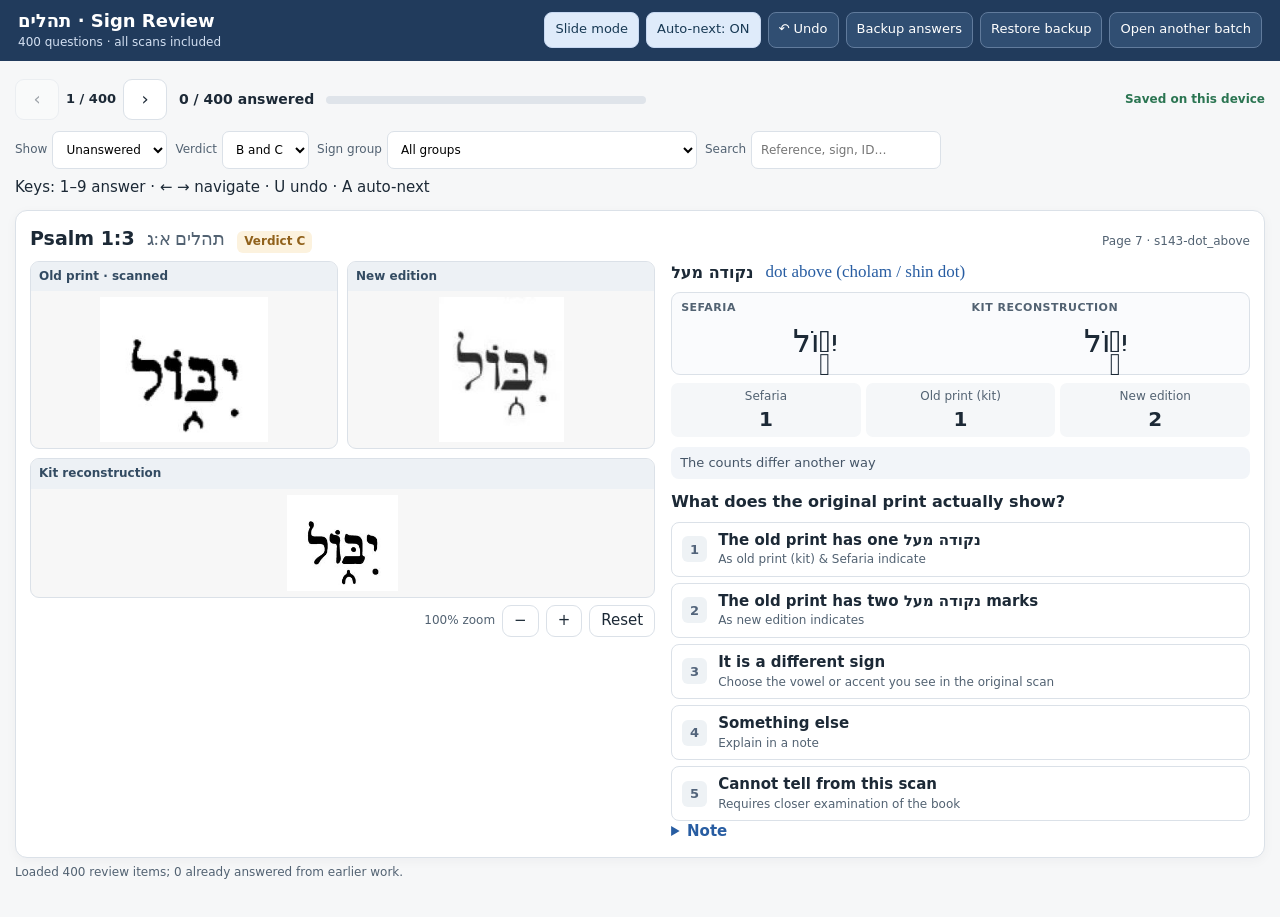
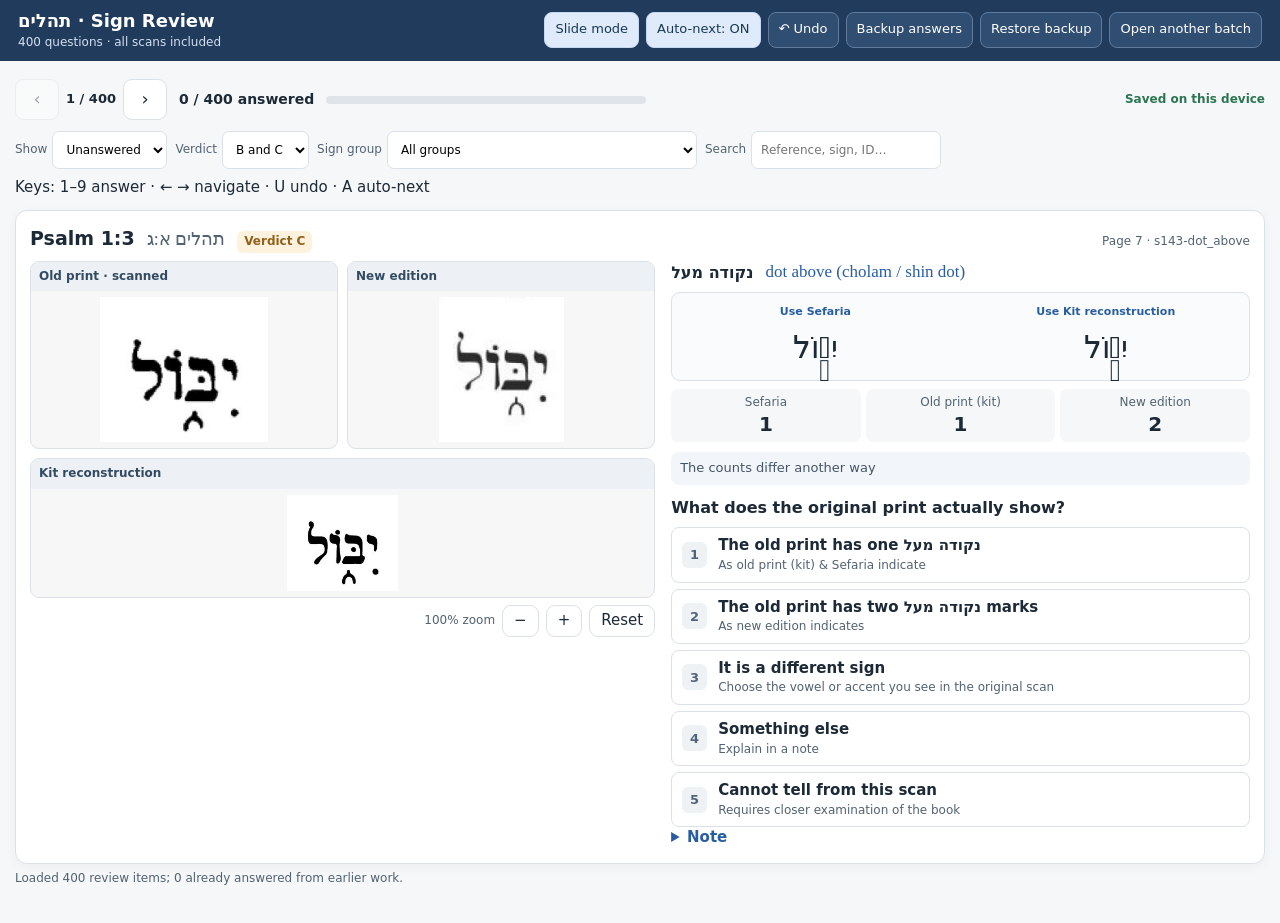
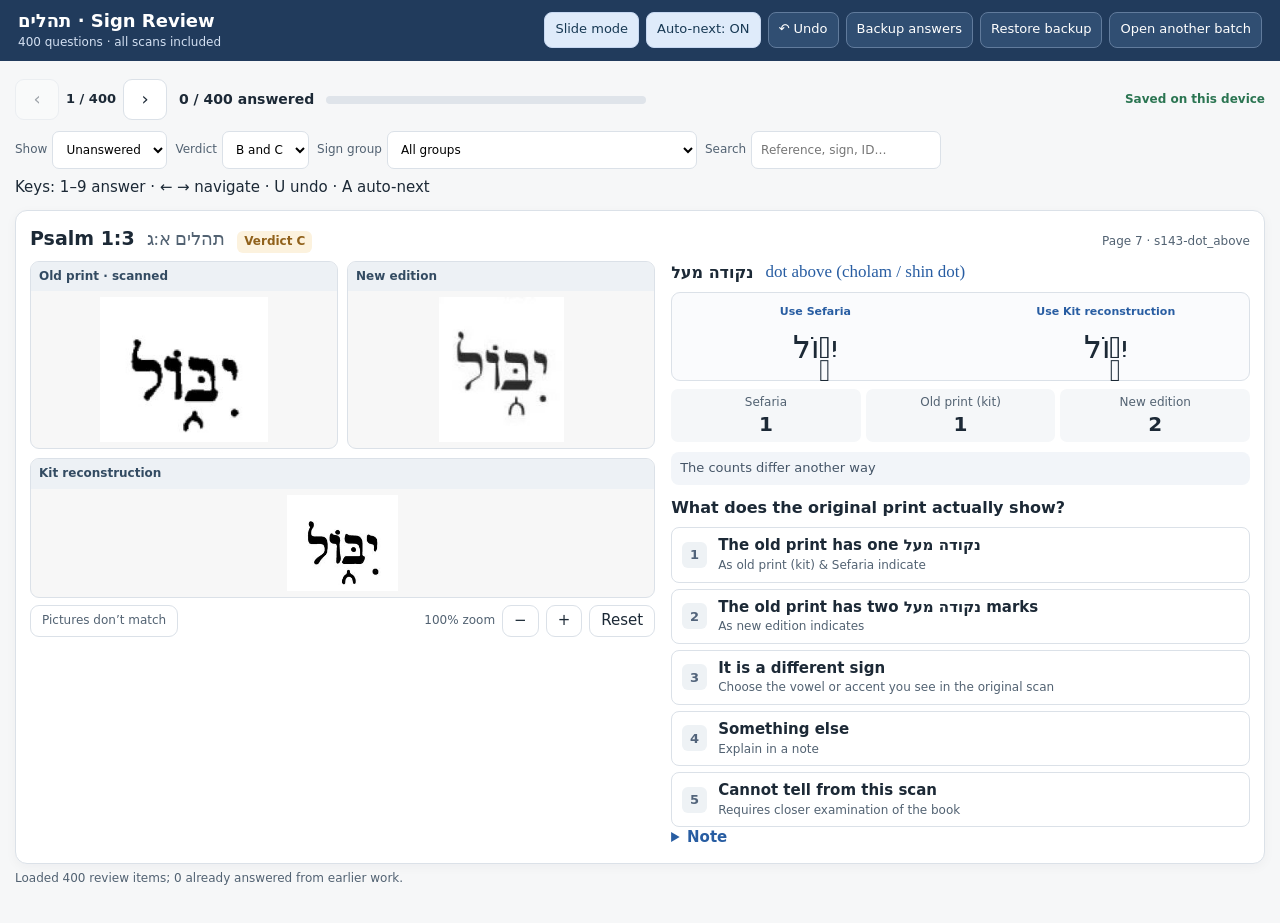
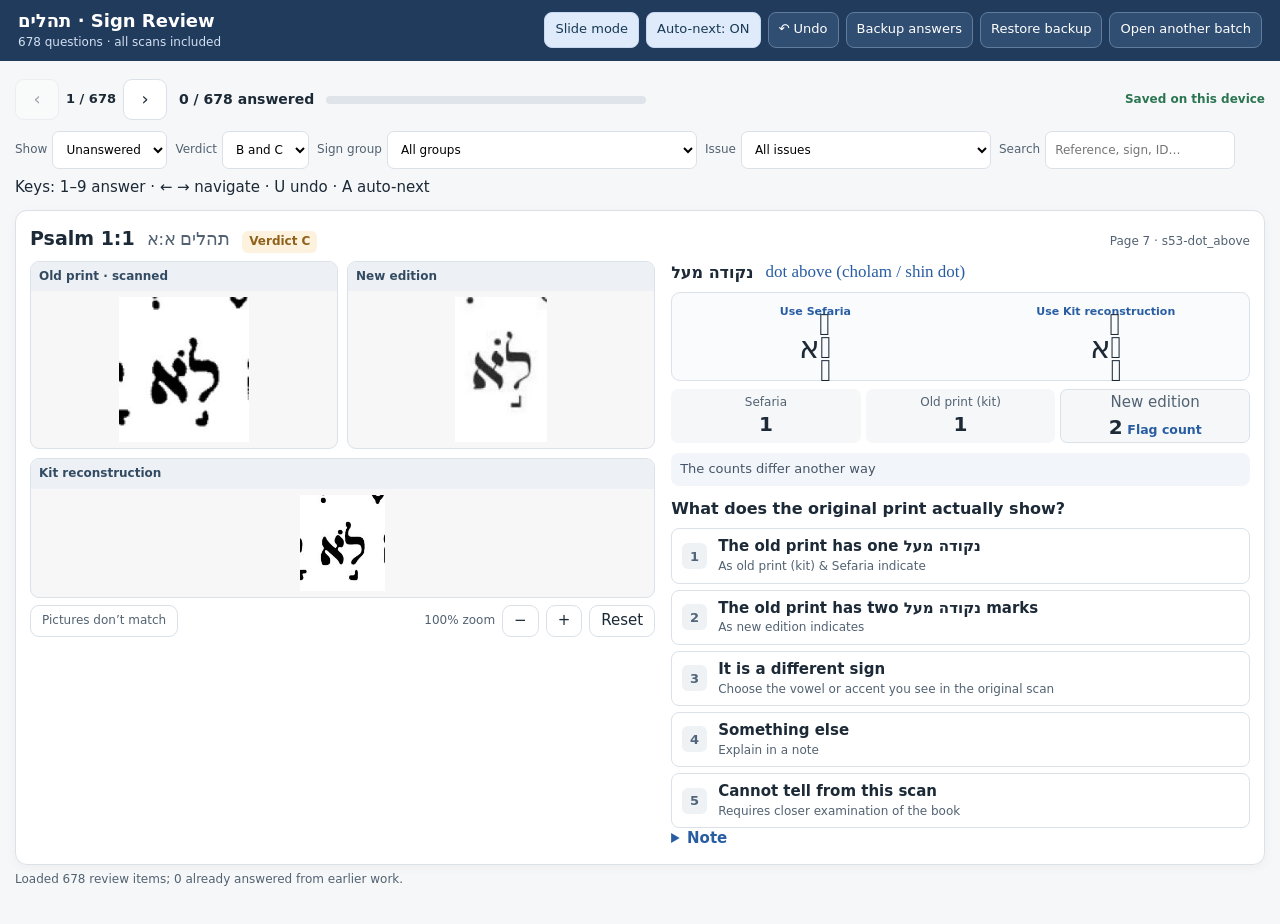
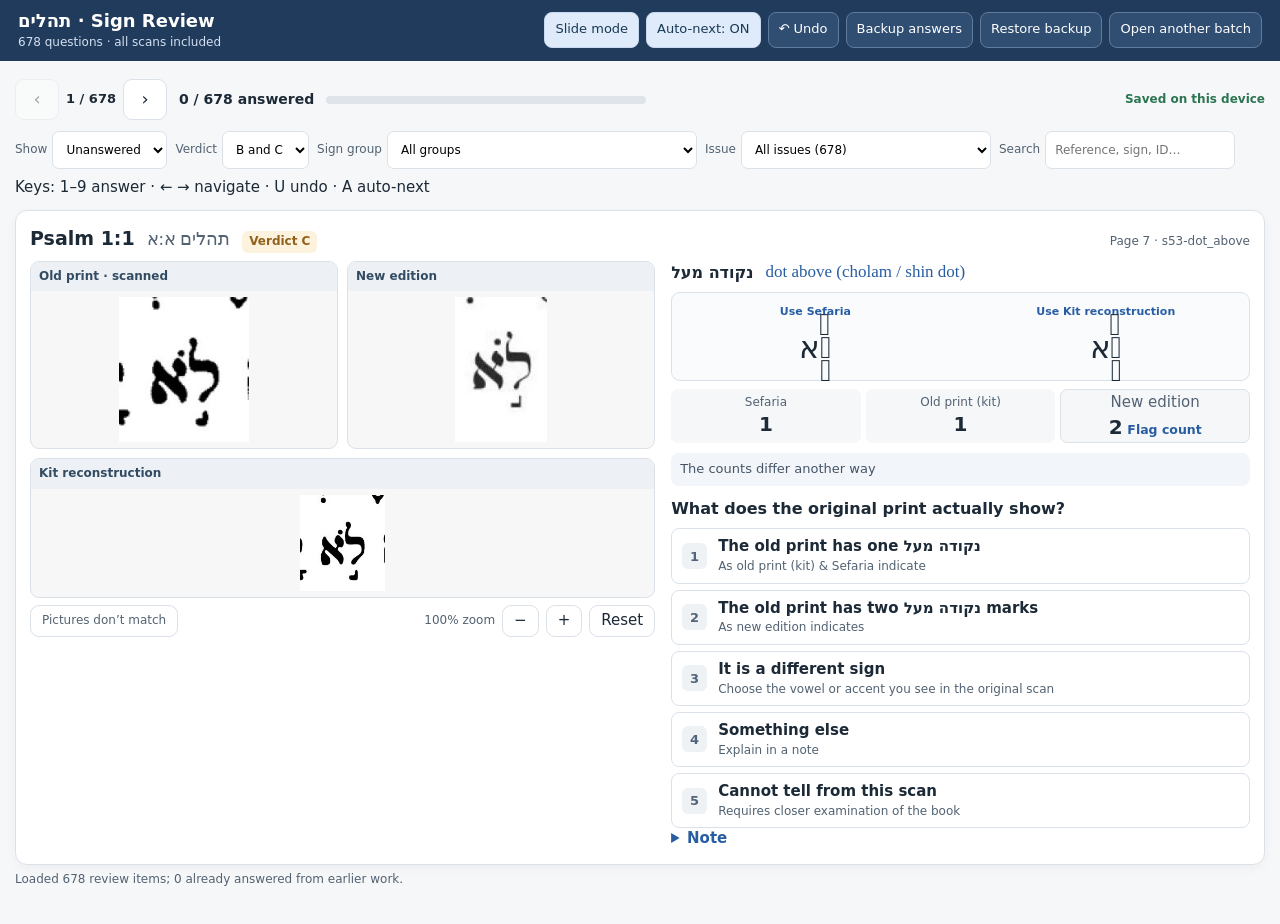
